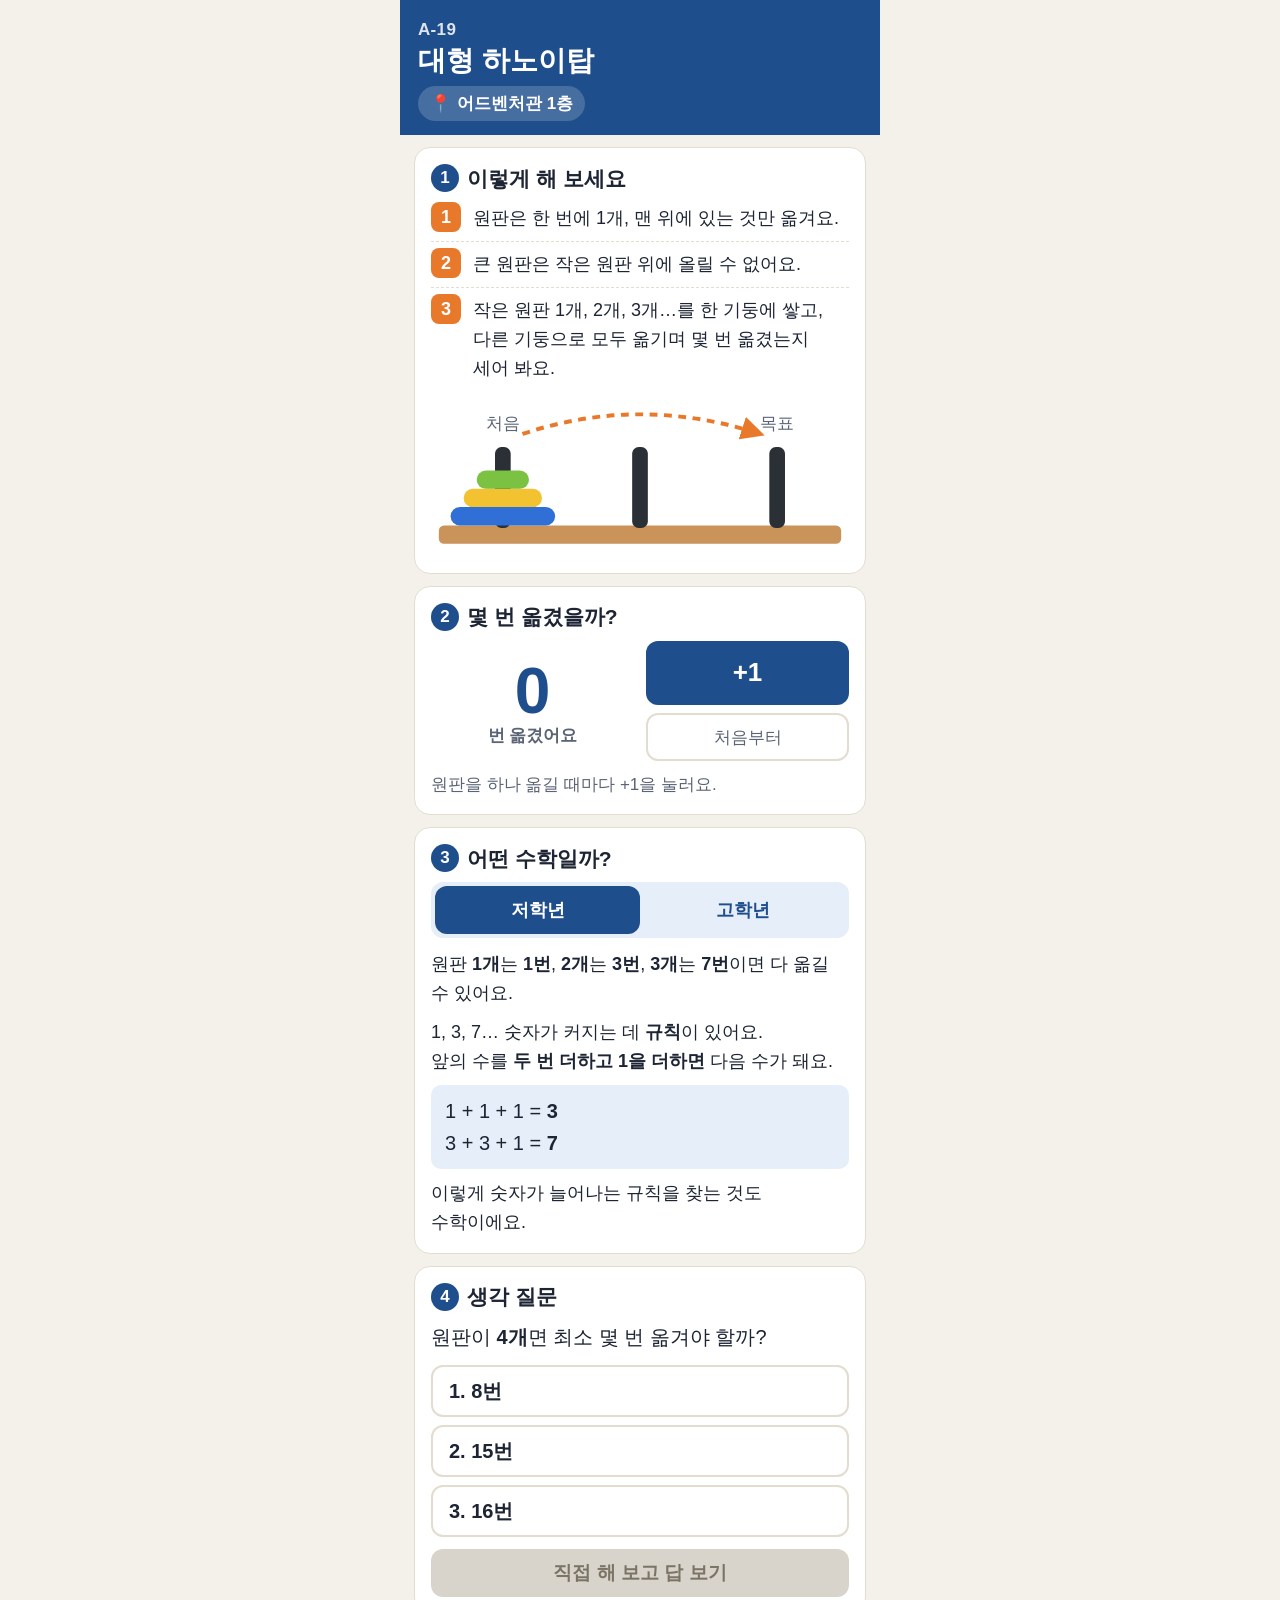
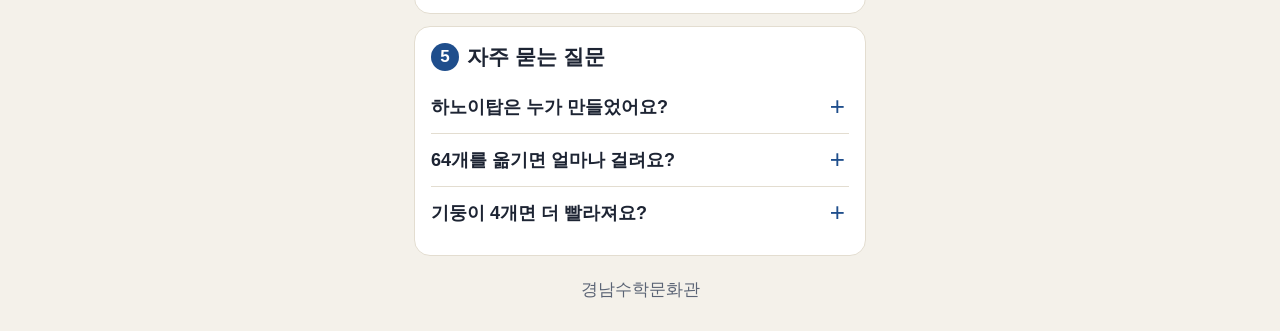
==== docent-app-hanoi/index.html @ 0d98a93e "도슨트 앱 예시(A-19 하노이탑) 완성 및 GitHub Pages 배포 설정 - index.html: EXHIBIT 객체 기반 단일 파일, 사용 방법·횟수 세기·저/고학년 탭·생" ====
<!DOCTYPE html>
<html lang="ko">
<head>
<meta charset="UTF-8">
<meta name="viewport" content="width=device-width, initial-scale=1">
<meta name="theme-color" content="#1f4e8c">
<title>A-19 대형 하노이탑</title>
<script>
/* =========================================================
   전시물 내용 — 다른 전시물로 바꿀 때는 이 객체만 고치면 됩니다.
   ========================================================= */
const EXHIBIT = {
  code: "A-19",
  name: "대형 하노이탑",
  location: "어드벤처관 1층",
  museum: "경남수학문화관",

  steps: [
    "원판은 한 번에 1개, 맨 위에 있는 것만 옮겨요.",
    "큰 원판은 작은 원판 위에 올릴 수 없어요.",
    "작은 원판 1개, 2개, 3개…를 한 기둥에 쌓고, 다른 기둥으로 모두 옮기며 몇 번 옮겼는지 세어 봐요."
  ],

  counter: {
    title: "몇 번 옮겼을까?",
    hint: "원판을 하나 옮길 때마다 +1을 눌러요."
  },

  levels: {
    low: {
      label: "저학년",
      html: `
        <p>원판 <b>1개</b>는 <b>1번</b>, <b>2개</b>는 <b>3번</b>, <b>3개</b>는 <b>7번</b>이면 다 옮길 수 있어요.</p>
        <p>1, 3, 7… 숫자가 커지는 데 <b>규칙</b>이 있어요.<br>앞의 수를 <b>두 번 더하고 1을 더하면</b> 다음 수가 돼요.</p>
        <div class="calc">1 + 1 + 1 = <b>3</b><br>3 + 3 + 1 = <b>7</b></div>
        <p>이렇게 숫자가 늘어나는 규칙을 찾는 것도 수학이에요.</p>`
    },
    high: {
      label: "고학년",
      html: `
        <p>원판 <b>n개</b>를 옮기는 방법</p>
        <ol class="plan">
          <li>위의 <b>n−1개</b>를 남는 기둥으로 옮긴다</li>
          <li>가장 큰 원판 <b>1개</b>를 목표 기둥으로 옮긴다</li>
          <li><b>n−1개</b>를 다시 그 위로 옮긴다</li>
        </ol>
        <p>그래서 <b>(n개 횟수) = 2 × (n−1개 횟수) + 1</b></p>
        <div class="seq"><span>1</span><span>3</span><span>7</span><span>15</span><span>31</span><span>…</span></div>
        <p>각 수에 1을 더하면 2, 4, 8, 16, 32 — 2를 거듭 곱한 수예요.<br>그래서 최소 횟수는 <b class="big">2ⁿ − 1</b></p>
        <details class="more">
          <summary>더 알아보기 (중·고등)</summary>
          <p>"n−1개일 때 맞으면 n개일 때도 맞다"를 보이고, 1개일 때 맞는 것을 확인하면 모든 n에서 맞다고 할 수 있어요. 이런 증명 방법을 <b>수학적 귀납법</b>이라고 해요. (고등 수학Ⅰ)</p>
        </details>`
    }
  },

  quiz: {
    question: "원판이 <b>4개</b>면 최소 몇 번 옮겨야 할까?",
    options: ["8번", "15번", "16번"],
    answerIndex: 1,
    tryText: "골랐나요? 이제 실제 원판 4개로 옮겨 보며 횟수를 세어 봐요.",
    revealButton: "직접 해 보고 답 보기",
    explain: "3개를 옮기고(<b>7번</b>), 가장 큰 원판을 옮기고(<b>1번</b>), 다시 3개를 그 위로(<b>7번</b>).<br><b>7 + 1 + 7 = 15</b>"
  },

  faq: [
    {
      q: "하노이탑은 누가 만들었어요?",
      a: "1883년 프랑스 수학자 에두아르 뤼카가 만든 퍼즐이에요. 원판 64개를 다 옮기면 세상이 끝난다는 이야기도 함께 소개했어요."
    },
    {
      q: "64개를 옮기면 얼마나 걸려요?",
      a: "최소 2⁶⁴ − 1번, 약 1,800경 번이에요. 1초에 1번씩 쉬지 않고 옮겨도 약 5,800억 년이 걸려요."
    },
    {
      q: "기둥이 4개면 더 빨라져요?",
      a: "원판이 3개 이상이면 빨라져요. 원판 3개는 기둥 3개일 때 7번, 기둥 4개일 때 5번이면 돼요. 기둥이 4개일 때 최소 횟수를 구하는 방법은 오랫동안 풀리지 않던 문제였어요."
    }
  ]
};
</script>
<style>
  :root {
    --bg: #f4f1ea;
    --card: #ffffff;
    --ink: #1d2433;
    --muted: #5b6475;
    --line: #e3ddd0;
    --brand: #1f4e8c;
    --brand-soft: #e6eef9;
    --accent: #e8792b;
    --good: #2e7d4f;
    --good-soft: #e5f4ea;
    --wood: #c9935a;
  }
  * { box-sizing: border-box; }
  html { -webkit-text-size-adjust: 100%; }
  body {
    margin: 0;
    background: var(--bg);
    color: var(--ink);
    font-family: -apple-system, "Apple SD Gothic Neo", "Noto Sans KR", sans-serif;
    font-size: 18px;
    line-height: 1.6;
    word-break: keep-all;
    overflow-wrap: break-word;
  }
  main { max-width: 480px; margin: 0 auto; padding: 0 14px 24px; }

  header.top {
    background: var(--brand);
    color: #fff;
    padding: 16px 18px 14px;
    margin: 0 -14px 12px;
  }
  .code { font-size: 17px; font-weight: 700; opacity: .85; letter-spacing: .02em; }
  h1 { margin: 0; font-size: 28px; line-height: 1.25; }
  .badge {
    display: inline-flex; align-items: center; gap: 6px;
    margin-top: 8px; padding: 4px 12px;
    background: rgba(255,255,255,.18); border-radius: 999px;
    font-size: 17px; font-weight: 600;
  }

  section.card {
    background: var(--card);
    border: 1px solid var(--line);
    border-radius: 16px;
    padding: 16px;
    margin-bottom: 12px;
  }
  h2 {
    margin: 0 0 10px; font-size: 21px; line-height: 1.3;
    display: flex; align-items: center; gap: 8px;
  }
  h2 .num {
    flex: none; width: 28px; height: 28px; border-radius: 50%;
    background: var(--brand); color: #fff; font-size: 17px;
    display: inline-flex; align-items: center; justify-content: center;
  }
  p { margin: 0 0 10px; }
  p:last-child { margin-bottom: 0; }

  ol.steps { list-style: none; margin: 0; padding: 0; counter-reset: s; }
  ol.steps li {
    counter-increment: s; position: relative;
    padding: 8px 0 8px 42px; border-top: 1px dashed var(--line);
  }
  ol.steps li:first-child { border-top: 0; padding-top: 2px; }
  ol.steps li::before {
    content: counter(s); position: absolute; left: 0; top: 6px;
    width: 30px; height: 30px; border-radius: 8px;
    background: var(--accent); color: #fff; font-weight: 700;
    display: flex; align-items: center; justify-content: center;
  }
  ol.steps li:first-child::before { top: 0; }
  .diagram { display: block; width: 100%; height: auto; margin-top: 10px; }

  button {
    font: inherit; cursor: pointer; min-height: 48px;
    border-radius: 12px; border: 2px solid transparent;
    -webkit-tap-highlight-color: transparent;
  }
  button:focus-visible, summary:focus-visible { outline: 3px solid var(--accent); outline-offset: 2px; }

  .counter { display: flex; align-items: center; gap: 12px; }
  .count {
    flex: 1; text-align: center; font-size: 64px; font-weight: 800;
    line-height: 1; color: var(--brand); font-variant-numeric: tabular-nums;
  }
  .count small { display: block; font-size: 17px; font-weight: 600; color: var(--muted); margin-top: 4px; }
  .counter .btns { display: flex; flex-direction: column; gap: 8px; flex: 1; }
  .btn-plus { background: var(--brand); color: #fff; font-size: 26px; font-weight: 800; min-height: 64px; }
  .btn-plus:active { transform: scale(.97); }
  .btn-reset { background: #fff; color: var(--muted); border-color: var(--line); font-size: 17px; }
  .hint { color: var(--muted); font-size: 17px; margin-top: 10px; }

  .tabs { display: grid; grid-template-columns: 1fr 1fr; background: var(--brand-soft); border-radius: 12px; padding: 4px; margin-bottom: 12px; }
  .tabs button { background: transparent; color: var(--brand); font-weight: 700; }
  .tabs button[aria-selected="true"] { background: var(--brand); color: #fff; }
  .calc {
    background: var(--brand-soft); border-radius: 10px; padding: 10px 14px;
    font-size: 20px; margin: 0 0 10px; font-variant-numeric: tabular-nums;
  }
  ol.plan { margin: 0 0 10px; padding-left: 24px; }
  ol.plan li { margin-bottom: 4px; }
  .seq { display: flex; flex-wrap: wrap; gap: 6px; margin: 0 0 10px; }
  .seq span {
    min-width: 44px; padding: 4px 8px; text-align: center; font-weight: 700;
    background: var(--brand-soft); color: var(--brand); border-radius: 8px;
  }
  .big { font-size: 24px; color: var(--accent); }
  details.more { margin-top: 10px; border-top: 1px dashed var(--line); padding-top: 8px; }
  details.more summary { min-height: 44px; display: flex; align-items: center; font-weight: 700; color: var(--brand); cursor: pointer; }

  .quiz-q { font-size: 20px; margin-bottom: 12px; }
  .options { display: grid; gap: 8px; }
  .options button {
    background: #fff; border-color: var(--line); color: var(--ink);
    font-size: 20px; font-weight: 700; text-align: left; padding: 8px 16px;
  }
  .options button[aria-pressed="true"] { border-color: var(--brand); background: var(--brand-soft); color: var(--brand); }
  .options button.correct { border-color: var(--good); background: var(--good-soft); color: var(--good); }
  .options button.correct::after { content: "  ✓ 정답"; }
  .options button:disabled { cursor: default; }
  .try { margin-top: 12px; padding: 12px 14px; background: #fff6ec; border-radius: 12px; border: 1px solid #f3d6b8; }
  .reveal { width: 100%; margin-top: 12px; background: var(--accent); color: #fff; font-weight: 800; font-size: 19px; }
  .reveal:disabled { background: #d9d4cb; color: #7b7466; cursor: not-allowed; }
  .answer { margin-top: 12px; padding: 12px 14px; background: var(--good-soft); border-radius: 12px; }
  .answer .verdict { font-weight: 800; font-size: 20px; color: var(--good); margin-bottom: 6px; }
  [hidden] { display: none !important; }

  .faq details { border-top: 1px solid var(--line); }
  .faq details:first-of-type { border-top: 0; }
  .faq summary {
    list-style: none; min-height: 52px; padding: 10px 32px 10px 0; position: relative;
    font-weight: 700; cursor: pointer; display: flex; align-items: center;
  }
  .faq summary::-webkit-details-marker { display: none; }
  .faq summary::after {
    content: "+"; position: absolute; right: 4px; top: 50%; transform: translateY(-50%);
    font-size: 26px; color: var(--brand); font-weight: 400;
  }
  .faq details[open] summary::after { content: "−"; }
  .faq details p { padding-bottom: 12px; color: #333a48; }

  footer { text-align: center; color: var(--muted); font-size: 17px; padding: 8px 0 4px; }
</style>
</head>
<body>
<main>
  <header class="top">
    <div class="code" id="code"></div>
    <h1 id="name"></h1>
    <div class="badge" aria-label="전시관 위치">📍 <span id="loc"></span></div>
  </header>

  <section class="card" aria-labelledby="h-steps">
    <h2 id="h-steps"><span class="num">1</span>이렇게 해 보세요</h2>
    <ol class="steps" id="steps"></ol>
    <svg class="diagram" viewBox="0 0 320 120" role="img" aria-label="기둥 3개와 원판 3개. 왼쪽 기둥에 큰 원판이 아래, 작은 원판이 위에 쌓여 있고, 오른쪽 기둥으로 모두 옮기는 것이 목표입니다.">
      <defs>
        <marker id="ah" viewBox="0 0 10 10" refX="8" refY="5" markerWidth="6" markerHeight="6" orient="auto">
          <path d="M0,0 L10,5 L0,10 z" fill="#e8792b"/>
        </marker>
      </defs>
      <rect x="6" y="96" width="308" height="14" rx="4" fill="#c9935a"/>
      <rect x="49" y="36" width="12" height="62" rx="5" fill="#2b2f36"/>
      <rect x="154" y="36" width="12" height="62" rx="5" fill="#2b2f36"/>
      <rect x="259" y="36" width="12" height="62" rx="5" fill="#2b2f36"/>
      <rect x="15" y="82" width="80" height="14" rx="7" fill="#2f6fd6"/>
      <rect x="25" y="68" width="60" height="14" rx="7" fill="#f2c230"/>
      <rect x="35" y="54" width="40" height="14" rx="7" fill="#7cc242"/>
      <path d="M70,26 Q160,-4 252,26" fill="none" stroke="#e8792b" stroke-width="3" stroke-dasharray="6 5" marker-end="url(#ah)"/>
      <text x="55" y="22" text-anchor="middle" font-size="13" fill="#5b6475">처음</text>
      <text x="265" y="22" text-anchor="middle" font-size="13" fill="#5b6475">목표</text>
    </svg>
  </section>

  <section class="card" aria-labelledby="h-count">
    <h2 id="h-count"><span class="num">2</span><span id="counter-title"></span></h2>
    <div class="counter">
      <div class="count" aria-live="polite"><span id="count">0</span><small>번 옮겼어요</small></div>
      <div class="btns">
        <button class="btn-plus" id="plus" aria-label="1번 더하기">+1</button>
        <button class="btn-reset" id="reset">처음부터</button>
      </div>
    </div>
    <p class="hint" id="counter-hint"></p>
  </section>

  <section class="card" aria-labelledby="h-math">
    <h2 id="h-math"><span class="num">3</span>어떤 수학일까?</h2>
    <div class="tabs" role="tablist" aria-label="설명 수준">
      <button role="tab" id="tab-low" aria-controls="level-body"></button>
      <button role="tab" id="tab-high" aria-controls="level-body"></button>
    </div>
    <div id="level-body" role="tabpanel" aria-live="polite"></div>
  </section>

  <section class="card" aria-labelledby="h-quiz">
    <h2 id="h-quiz"><span class="num">4</span>생각 질문</h2>
    <p class="quiz-q" id="quiz-q"></p>
    <div class="options" id="options" role="group" aria-label="예측해서 하나 고르기"></div>
    <p class="try" id="try" hidden></p>
    <button class="reveal" id="reveal" disabled></button>
    <div class="answer" id="answer" hidden aria-live="polite"></div>
  </section>

  <section class="card faq" aria-labelledby="h-faq">
    <h2 id="h-faq"><span class="num">5</span>자주 묻는 질문</h2>
    <div id="faq"></div>
  </section>

  <footer id="museum"></footer>
</main>

<script>
(function () {
  const $ = (id) => document.getElementById(id);
  const E = EXHIBIT;

  /* 머리 */
  document.title = E.code + " " + E.name;
  $("code").textContent = E.code;
  $("name").textContent = E.name;
  $("loc").textContent = E.location;
  $("museum").textContent = E.museum;

  /* [1] 사용 방법 */
  $("steps").innerHTML = E.steps.map((s) => "<li>" + s + "</li>").join("");

  /* [2] 횟수 세기 */
  let count = 0;
  $("counter-title").textContent = E.counter.title;
  $("counter-hint").textContent = E.counter.hint;
  const showCount = () => { $("count").textContent = count; };
  $("plus").addEventListener("click", () => { count += 1; showCount(); });
  $("reset").addEventListener("click", () => { count = 0; showCount(); });

  /* [3] 수준 탭 (기본: 저학년) */
  const tabs = { low: $("tab-low"), high: $("tab-high") };
  function setLevel(key) {
    Object.entries(tabs).forEach(([k, btn]) => {
      btn.setAttribute("aria-selected", String(k === key));
      btn.tabIndex = k === key ? 0 : -1;
    });
    $("level-body").innerHTML = E.levels[key].html;
  }
  Object.entries(tabs).forEach(([k, btn]) => {
    btn.textContent = E.levels[k].label;
    btn.addEventListener("click", () => setLevel(k));
  });
  setLevel("low");

  /* [4] 생각 질문: 예측 → 해 보기 → 답 보기 */
  const Q = E.quiz;
  $("quiz-q").innerHTML = Q.question;
  $("reveal").textContent = Q.revealButton;
  let picked = null;
  const optButtons = Q.options.map((text, i) => {
    const b = document.createElement("button");
    b.textContent = (i + 1) + ". " + text;
    b.setAttribute("aria-pressed", "false");
    b.addEventListener("click", () => {
      picked = i;
      optButtons.forEach((ob, j) => ob.setAttribute("aria-pressed", String(j === i)));
      $("try").textContent = Q.tryText;
      $("try").hidden = false;
      $("reveal").disabled = false;
    });
    $("options").appendChild(b);
    return b;
  });
  $("reveal").addEventListener("click", () => {
    if (picked === null) return;
    const right = picked === Q.answerIndex;
    optButtons.forEach((b, j) => {
      b.disabled = true;
      if (j === Q.answerIndex) b.classList.add("correct");
    });
    $("answer").innerHTML =
      '<div class="verdict">' + (right ? "맞았어요! " : "아쉬워요. ") +
      "정답은 " + Q.options[Q.answerIndex] + "</div>" + Q.explain;
    $("answer").hidden = false;
    $("try").hidden = true;
    $("reveal").hidden = true;
  });

  /* [5] 자주 묻는 질문 */
  $("faq").innerHTML = E.faq
    .map((f) => "<details><summary>" + f.q + "</summary><p>" + f.a + "</p></details>")
    .join("");
})();
</script>
</body>
</html>
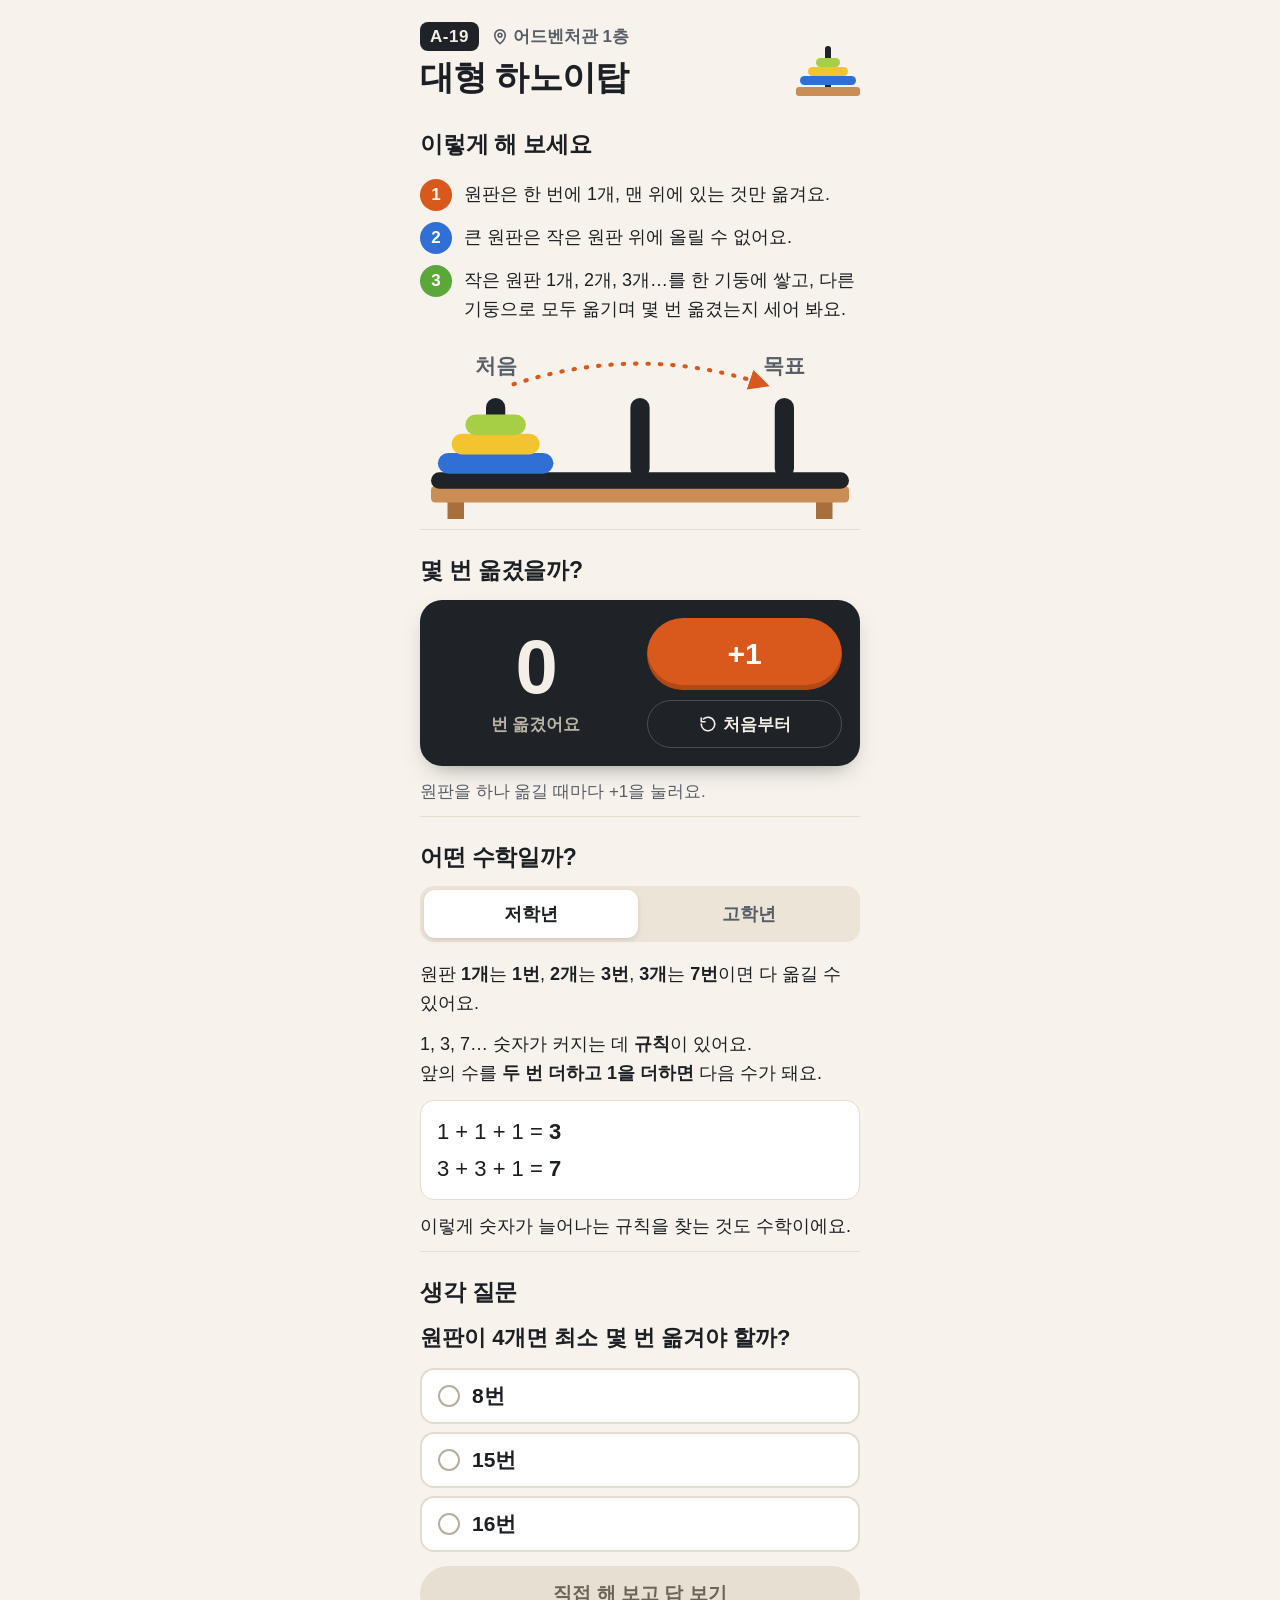
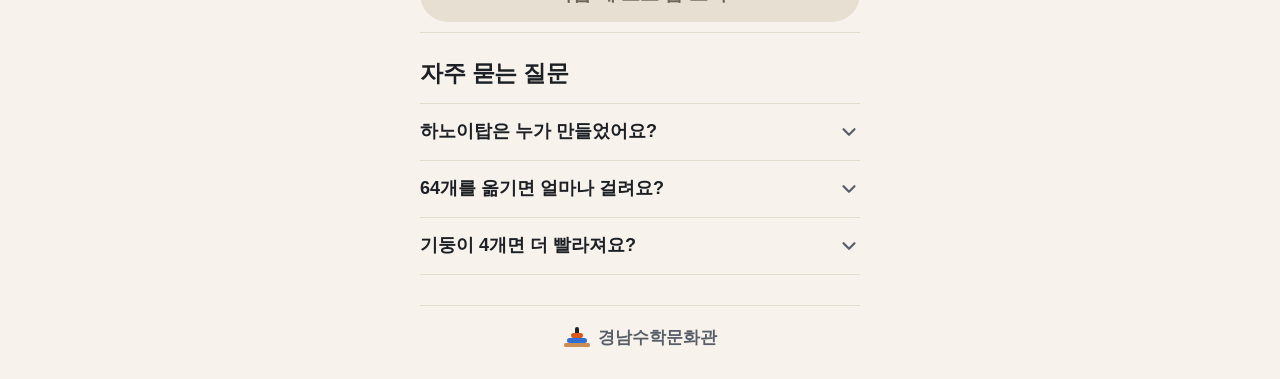
==== commit 7d8537b6: "하노이탑 앱 디자인 다듬기 - 색을 실물에서 가져옴: 나무 받침, 검은 쿠션·기둥, 원판 색 - 카드 테두리·섹션 번호를 빼고 여백과 구분선으로 정리 - 이모지 아이콘을 SVG로 " ====
--- a/docent-app-hanoi/index.html
+++ b/docent-app-hanoi/index.html
@@ -3,7 +3,7 @@
 <head>
 <meta charset="UTF-8">
 <meta name="viewport" content="width=device-width, initial-scale=1">
-<meta name="theme-color" content="#1f4e8c">
+<meta name="theme-color" content="#f7f3ec">
 <title>A-19 대형 하노이탑</title>
 <script>
 /* =========================================================
@@ -80,197 +80,271 @@
 };
 </script>
 <style>
+  /* 색은 실물에서: 나무 받침, 검은 쿠션·기둥, 색 원판 */
   :root {
-    --bg: #f4f1ea;
-    --card: #ffffff;
-    --ink: #1d2433;
-    --muted: #5b6475;
-    --line: #e3ddd0;
-    --brand: #1f4e8c;
-    --brand-soft: #e6eef9;
-    --accent: #e8792b;
-    --good: #2e7d4f;
-    --good-soft: #e5f4ea;
-    --wood: #c9935a;
+    --paper: #f7f3ec;
+    --surface: #ffffff;
+    --ink: #1c1f24;
+    --muted: #585e68;
+    --rule: #e4dccd;
+    --wood: #c98d55;
+    --wood-dark: #a86f3c;
+    --cushion: #1f2227;
+    --cushion-ink: #f4efe6;
+    --cushion-muted: #b9b2a6;
+    --disc-orange: #d9581b;
+    --disc-blue: #2f6fd6;
+    --disc-green: #5aa83a;
+    --disc-yellow: #f4c430;
+    --disc-lime: #a6cf45;
+    --disc-mint: #b9dccb;
+    --good: #2b7a46;
+    --good-tint: #e6f3ea;
+    --hint-tint: #fdf3dc;
+    --focus: #d9581b;
   }
   * { box-sizing: border-box; }
   html { -webkit-text-size-adjust: 100%; }
   body {
     margin: 0;
-    background: var(--bg);
+    background: var(--paper);
     color: var(--ink);
     font-family: -apple-system, "Apple SD Gothic Neo", "Noto Sans KR", sans-serif;
     font-size: 18px;
     line-height: 1.6;
     word-break: keep-all;
     overflow-wrap: break-word;
-  }
-  main { max-width: 480px; margin: 0 auto; padding: 0 14px 24px; }
-
-  header.top {
-    background: var(--brand);
-    color: #fff;
-    padding: 16px 18px 14px;
-    margin: 0 -14px 12px;
-  }
-  .code { font-size: 17px; font-weight: 700; opacity: .85; letter-spacing: .02em; }
-  h1 { margin: 0; font-size: 28px; line-height: 1.25; }
-  .badge {
-    display: inline-flex; align-items: center; gap: 6px;
-    margin-top: 8px; padding: 4px 12px;
-    background: rgba(255,255,255,.18); border-radius: 999px;
-    font-size: 17px; font-weight: 600;
-  }
-
-  section.card {
-    background: var(--card);
-    border: 1px solid var(--line);
-    border-radius: 16px;
-    padding: 16px;
-    margin-bottom: 12px;
-  }
-  h2 {
-    margin: 0 0 10px; font-size: 21px; line-height: 1.3;
-    display: flex; align-items: center; gap: 8px;
-  }
-  h2 .num {
-    flex: none; width: 28px; height: 28px; border-radius: 50%;
-    background: var(--brand); color: #fff; font-size: 17px;
+    -webkit-tap-highlight-color: transparent;
+  }
+  ::selection { background: var(--disc-yellow); color: var(--ink); }
+  main { max-width: 480px; margin: 0 auto; padding: 0 20px 28px; }
+  b, strong { font-weight: 800; }
+  p { margin: 0 0 12px; }
+  p:last-child { margin-bottom: 0; }
+  button { font: inherit; color: inherit; cursor: pointer; border: 0; background: none; min-height: 48px; }
+  button:focus-visible, summary:focus-visible { outline: 3px solid var(--focus); outline-offset: 3px; border-radius: 12px; }
+
+  /* 머리 */
+  header.top { padding: 22px 0 6px; display: flex; align-items: flex-end; gap: 16px; }
+  header.top .text { flex: 1; min-width: 0; }
+  .meta { display: flex; flex-wrap: wrap; align-items: center; gap: 8px 12px; margin-bottom: 6px; }
+  .code {
+    font-size: 17px; font-weight: 800; letter-spacing: .03em;
+    background: var(--cushion); color: var(--cushion-ink);
+    padding: 1px 10px; border-radius: 8px; font-variant-numeric: tabular-nums;
+  }
+  .loc { display: inline-flex; align-items: center; gap: 4px; font-size: 17px; font-weight: 700; color: var(--muted); }
+  .loc svg { width: 18px; height: 18px; flex: none; }
+  h1 { margin: 0; font-size: 34px; line-height: 1.2; font-weight: 900; letter-spacing: -0.02em; }
+  .mark { width: 64px; height: 56px; flex: none; }
+
+  section { padding-top: 26px; }
+  section + section { margin-top: 10px; border-top: 1px solid var(--rule); }
+  h2 { margin: 0 0 14px; font-size: 23px; line-height: 1.3; font-weight: 900; letter-spacing: -0.01em; }
+
+  /* [1] 사용 방법 */
+  ol.steps { list-style: none; margin: 0; padding: 0; }
+  ol.steps li { display: flex; gap: 12px; align-items: flex-start; padding: 6px 0; }
+  ol.steps .n {
+    flex: none; width: 32px; height: 32px; border-radius: 50%;
+    display: flex; align-items: center; justify-content: center;
+    font-weight: 900; font-size: 17px; color: #fff; margin-top: -1px;
+    font-variant-numeric: tabular-nums;
+  }
+  ol.steps li:nth-child(1) .n { background: var(--disc-orange); }
+  ol.steps li:nth-child(2) .n { background: var(--disc-blue); }
+  ol.steps li:nth-child(3) .n { background: var(--disc-green); }
+  .diagram { display: block; width: 100%; height: auto; margin-top: 14px; }
+
+  /* [2] 횟수 세기 — 검은 쿠션 받침 */
+  .counter {
+    background: var(--cushion); color: var(--cushion-ink);
+    border-radius: 22px; padding: 18px;
+    box-shadow: 0 10px 24px -12px rgba(31,34,39,.55);
+    display: grid; grid-template-columns: 1fr 1fr; gap: 14px; align-items: center;
+  }
+  .count { text-align: center; }
+  .count .num {
+    display: block; font-size: 76px; line-height: 1; font-weight: 900;
+    font-variant-numeric: tabular-nums; letter-spacing: -0.03em;
+  }
+  .count small { display: block; margin-top: 6px; font-size: 17px; font-weight: 700; color: var(--cushion-muted); }
+  .bump { animation: bump .32s cubic-bezier(.16,1,.3,1); }
+  @keyframes bump { from { transform: scale(1.18); color: var(--disc-yellow); } to { transform: scale(1); } }
+  .counter .btns { display: grid; gap: 10px; }
+  .btn-plus {
+    min-height: 72px; border-radius: 999px;
+    background: var(--disc-orange); color: #fff;
+    font-size: 30px; font-weight: 900;
+    box-shadow: inset 0 -5px 0 rgba(0,0,0,.18);
+    transition: transform .12s ease-out;
+  }
+  .btn-plus:active { transform: translateY(2px) scale(.98); }
+  .btn-reset {
+    display: inline-flex; align-items: center; justify-content: center; gap: 6px;
+    border-radius: 999px; color: var(--cushion-ink); font-size: 17px; font-weight: 700;
+    border: 1.5px solid #4a4e56;
+  }
+  .btn-reset svg { width: 18px; height: 18px; }
+  .hint { color: var(--muted); font-size: 17px; margin-top: 12px; }
+
+  /* [3] 수준 탭 */
+  .tabs {
+    display: grid; grid-template-columns: 1fr 1fr; gap: 4px;
+    background: #ece4d6; border-radius: 14px; padding: 4px; margin-bottom: 18px;
+  }
+  .tabs button { border-radius: 11px; font-weight: 800; color: var(--muted); transition: background .2s ease-out, color .2s ease-out; }
+  .tabs button[aria-selected="true"] { background: var(--surface); color: var(--ink); box-shadow: 0 2px 6px -2px rgba(31,34,39,.25); }
+  .calc {
+    background: var(--surface); border: 1px solid var(--rule); border-radius: 14px;
+    padding: 12px 16px; margin: 0 0 12px;
+    font-size: 22px; line-height: 1.7; font-variant-numeric: tabular-nums;
+  }
+  ol.plan { margin: 0 0 12px; padding-left: 24px; }
+  ol.plan li { margin-bottom: 4px; padding-left: 2px; }
+  ol.plan li::marker { font-weight: 900; color: var(--disc-blue); }
+  .seq { display: flex; flex-wrap: wrap; gap: 6px; margin: 0 0 14px; }
+  .seq span {
+    min-width: 46px; height: 40px; padding: 0 10px; border-radius: 999px;
     display: inline-flex; align-items: center; justify-content: center;
-  }
-  p { margin: 0 0 10px; }
-  p:last-child { margin-bottom: 0; }
-
-  ol.steps { list-style: none; margin: 0; padding: 0; counter-reset: s; }
-  ol.steps li {
-    counter-increment: s; position: relative;
-    padding: 8px 0 8px 42px; border-top: 1px dashed var(--line);
-  }
-  ol.steps li:first-child { border-top: 0; padding-top: 2px; }
-  ol.steps li::before {
-    content: counter(s); position: absolute; left: 0; top: 6px;
-    width: 30px; height: 30px; border-radius: 8px;
-    background: var(--accent); color: #fff; font-weight: 700;
-    display: flex; align-items: center; justify-content: center;
-  }
-  ol.steps li:first-child::before { top: 0; }
-  .diagram { display: block; width: 100%; height: auto; margin-top: 10px; }
-
-  button {
-    font: inherit; cursor: pointer; min-height: 48px;
-    border-radius: 12px; border: 2px solid transparent;
-    -webkit-tap-highlight-color: transparent;
-  }
-  button:focus-visible, summary:focus-visible { outline: 3px solid var(--accent); outline-offset: 2px; }
-
-  .counter { display: flex; align-items: center; gap: 12px; }
-  .count {
-    flex: 1; text-align: center; font-size: 64px; font-weight: 800;
-    line-height: 1; color: var(--brand); font-variant-numeric: tabular-nums;
-  }
-  .count small { display: block; font-size: 17px; font-weight: 600; color: var(--muted); margin-top: 4px; }
-  .counter .btns { display: flex; flex-direction: column; gap: 8px; flex: 1; }
-  .btn-plus { background: var(--brand); color: #fff; font-size: 26px; font-weight: 800; min-height: 64px; }
-  .btn-plus:active { transform: scale(.97); }
-  .btn-reset { background: #fff; color: var(--muted); border-color: var(--line); font-size: 17px; }
-  .hint { color: var(--muted); font-size: 17px; margin-top: 10px; }
-
-  .tabs { display: grid; grid-template-columns: 1fr 1fr; background: var(--brand-soft); border-radius: 12px; padding: 4px; margin-bottom: 12px; }
-  .tabs button { background: transparent; color: var(--brand); font-weight: 700; }
-  .tabs button[aria-selected="true"] { background: var(--brand); color: #fff; }
-  .calc {
-    background: var(--brand-soft); border-radius: 10px; padding: 10px 14px;
-    font-size: 20px; margin: 0 0 10px; font-variant-numeric: tabular-nums;
-  }
-  ol.plan { margin: 0 0 10px; padding-left: 24px; }
-  ol.plan li { margin-bottom: 4px; }
-  .seq { display: flex; flex-wrap: wrap; gap: 6px; margin: 0 0 10px; }
-  .seq span {
-    min-width: 44px; padding: 4px 8px; text-align: center; font-weight: 700;
-    background: var(--brand-soft); color: var(--brand); border-radius: 8px;
-  }
-  .big { font-size: 24px; color: var(--accent); }
-  details.more { margin-top: 10px; border-top: 1px dashed var(--line); padding-top: 8px; }
-  details.more summary { min-height: 44px; display: flex; align-items: center; font-weight: 700; color: var(--brand); cursor: pointer; }
-
-  .quiz-q { font-size: 20px; margin-bottom: 12px; }
+    font-weight: 900; font-size: 19px; font-variant-numeric: tabular-nums;
+  }
+  .seq span:nth-child(1) { background: var(--disc-lime); color: var(--ink); }
+  .seq span:nth-child(2) { background: var(--disc-orange); color: #fff; }
+  .seq span:nth-child(3) { background: var(--disc-blue); color: #fff; }
+  .seq span:nth-child(4) { background: var(--disc-yellow); color: var(--ink); }
+  .seq span:nth-child(5) { background: var(--disc-green); color: #fff; }
+  .seq span:nth-child(6) { background: transparent; color: var(--muted); min-width: 0; }
+  .big { font-size: 28px; font-weight: 900; color: var(--disc-orange); white-space: nowrap; }
+  details.more { margin-top: 14px; border-top: 1px solid var(--rule); }
+  details.more summary {
+    list-style: none; min-height: 48px; display: flex; align-items: center; justify-content: space-between;
+    font-weight: 800; color: var(--disc-blue); cursor: pointer;
+  }
+  details.more summary::-webkit-details-marker { display: none; }
+
+  /* [4] 생각 질문 */
+  .quiz-q { font-size: 22px; line-height: 1.45; font-weight: 700; margin-bottom: 14px; }
   .options { display: grid; gap: 8px; }
   .options button {
-    background: #fff; border-color: var(--line); color: var(--ink);
-    font-size: 20px; font-weight: 700; text-align: left; padding: 8px 16px;
-  }
-  .options button[aria-pressed="true"] { border-color: var(--brand); background: var(--brand-soft); color: var(--brand); }
-  .options button.correct { border-color: var(--good); background: var(--good-soft); color: var(--good); }
-  .options button.correct::after { content: "  ✓ 정답"; }
+    display: flex; align-items: center; gap: 12px; text-align: left;
+    min-height: 56px; padding: 8px 16px; border-radius: 14px;
+    background: var(--surface); border: 2px solid var(--rule);
+    font-size: 21px; font-weight: 800;
+    transition: border-color .15s ease-out, background .15s ease-out;
+  }
+  .options .dot {
+    flex: none; width: 22px; height: 22px; border-radius: 50%;
+    border: 2px solid #b8ae9c; display: flex; align-items: center; justify-content: center;
+  }
+  .options button[aria-pressed="true"] { border-color: var(--ink); }
+  .options button[aria-pressed="true"] .dot { border-color: var(--ink); }
+  .options button[aria-pressed="true"] .dot::after { content: ""; width: 10px; height: 10px; border-radius: 50%; background: var(--ink); }
+  .options button.correct { border-color: var(--good); background: var(--good-tint); color: var(--good); }
+  .options button.correct .dot { border-color: var(--good); background: var(--good); }
+  .options button.correct .dot::after { content: none; }
+  .options .tag { margin-left: auto; font-size: 17px; }
   .options button:disabled { cursor: default; }
-  .try { margin-top: 12px; padding: 12px 14px; background: #fff6ec; border-radius: 12px; border: 1px solid #f3d6b8; }
-  .reveal { width: 100%; margin-top: 12px; background: var(--accent); color: #fff; font-weight: 800; font-size: 19px; }
-  .reveal:disabled { background: #d9d4cb; color: #7b7466; cursor: not-allowed; }
-  .answer { margin-top: 12px; padding: 12px 14px; background: var(--good-soft); border-radius: 12px; }
-  .answer .verdict { font-weight: 800; font-size: 20px; color: var(--good); margin-bottom: 6px; }
+  .options button:disabled:not(.correct) { color: var(--muted); }
+  .try { margin-top: 14px; padding: 12px 16px; background: var(--hint-tint); border-radius: 14px; }
+  .reveal {
+    width: 100%; margin-top: 14px; min-height: 56px; border-radius: 999px;
+    background: var(--cushion); color: var(--cushion-ink); font-weight: 900; font-size: 19px;
+  }
+  .reveal:disabled { background: #e6dfd2; color: #6b6457; cursor: not-allowed; }
+  .answer { margin-top: 14px; padding: 14px 16px; background: var(--good-tint); border-radius: 14px; animation: rise .4s cubic-bezier(.16,1,.3,1); }
+  .answer .verdict { font-weight: 900; font-size: 21px; color: var(--good); margin-bottom: 6px; }
+  @keyframes rise { from { opacity: 0; transform: translateY(6px); } to { opacity: 1; transform: none; } }
   [hidden] { display: none !important; }
 
-  .faq details { border-top: 1px solid var(--line); }
-  .faq details:first-of-type { border-top: 0; }
+  /* [5] 자주 묻는 질문 */
+  .faq details { border-bottom: 1px solid var(--rule); }
+  .faq details:first-child { border-top: 1px solid var(--rule); }
   .faq summary {
-    list-style: none; min-height: 52px; padding: 10px 32px 10px 0; position: relative;
-    font-weight: 700; cursor: pointer; display: flex; align-items: center;
+    list-style: none; min-height: 56px; padding: 12px 0; cursor: pointer;
+    display: flex; align-items: center; justify-content: space-between; gap: 12px; font-weight: 800;
   }
   .faq summary::-webkit-details-marker { display: none; }
-  .faq summary::after {
-    content: "+"; position: absolute; right: 4px; top: 50%; transform: translateY(-50%);
-    font-size: 26px; color: var(--brand); font-weight: 400;
-  }
-  .faq details[open] summary::after { content: "−"; }
-  .faq details p { padding-bottom: 12px; color: #333a48; }
-
-  footer { text-align: center; color: var(--muted); font-size: 17px; padding: 8px 0 4px; }
+  .chev { width: 22px; height: 22px; flex: none; color: var(--muted); transition: transform .2s ease-out; }
+  details[open] > summary .chev { transform: rotate(180deg); }
+  .faq details p { padding: 0 0 16px; color: #33383f; }
+
+  footer {
+    margin-top: 30px; padding-top: 18px; border-top: 1px solid var(--rule);
+    display: flex; align-items: center; justify-content: center; gap: 8px;
+    color: var(--muted); font-size: 17px; font-weight: 700;
+  }
+  footer svg { width: 26px; height: 22px; }
+
+  @media (prefers-reduced-motion: reduce) {
+    *, *::before, *::after { animation: none !important; transition: none !important; }
+  }
 </style>
 </head>
 <body>
 <main>
   <header class="top">
-    <div class="code" id="code"></div>
-    <h1 id="name"></h1>
-    <div class="badge" aria-label="전시관 위치">📍 <span id="loc"></span></div>
+    <div class="text">
+      <div class="meta">
+        <span class="code" id="code"></span>
+        <span class="loc">
+          <svg viewBox="0 0 24 24" fill="none" stroke="currentColor" stroke-width="2.2" stroke-linecap="round" stroke-linejoin="round" aria-hidden="true"><path d="M12 21s-7-6.1-7-11.5A7 7 0 0 1 19 9.5C19 14.9 12 21 12 21z"/><circle cx="12" cy="9.5" r="2.5"/></svg>
+          <span id="loc"></span>
+        </span>
+      </div>
+      <h1 id="name"></h1>
+    </div>
+    <svg class="mark" viewBox="0 0 64 56" aria-hidden="true">
+      <rect x="29" y="4" width="6" height="44" rx="3" fill="#1f2227"/>
+      <rect x="20" y="16" width="24" height="9" rx="4.5" fill="#a6cf45"/>
+      <rect x="12" y="25" width="40" height="9" rx="4.5" fill="#f4c430"/>
+      <rect x="4" y="34" width="56" height="9" rx="4.5" fill="#2f6fd6"/>
+      <rect x="0" y="45" width="64" height="9" rx="3" fill="#c98d55"/>
+    </svg>
   </header>
 
-  <section class="card" aria-labelledby="h-steps">
-    <h2 id="h-steps"><span class="num">1</span>이렇게 해 보세요</h2>
+  <section aria-labelledby="h-steps">
+    <h2 id="h-steps">이렇게 해 보세요</h2>
     <ol class="steps" id="steps"></ol>
-    <svg class="diagram" viewBox="0 0 320 120" role="img" aria-label="기둥 3개와 원판 3개. 왼쪽 기둥에 큰 원판이 아래, 작은 원판이 위에 쌓여 있고, 오른쪽 기둥으로 모두 옮기는 것이 목표입니다.">
+    <svg class="diagram" viewBox="0 0 320 128" role="img" aria-label="기둥 3개와 원판 3개. 왼쪽 기둥에 큰 원판이 아래, 작은 원판이 위에 쌓여 있고, 오른쪽 기둥으로 모두 옮기는 것이 목표입니다.">
       <defs>
-        <marker id="ah" viewBox="0 0 10 10" refX="8" refY="5" markerWidth="6" markerHeight="6" orient="auto">
-          <path d="M0,0 L10,5 L0,10 z" fill="#e8792b"/>
+        <marker id="ah" viewBox="0 0 10 10" refX="7" refY="5" markerWidth="5" markerHeight="5" orient="auto">
+          <path d="M0,0 L10,5 L0,10 z" fill="#d9581b"/>
         </marker>
       </defs>
-      <rect x="6" y="96" width="308" height="14" rx="4" fill="#c9935a"/>
-      <rect x="49" y="36" width="12" height="62" rx="5" fill="#2b2f36"/>
-      <rect x="154" y="36" width="12" height="62" rx="5" fill="#2b2f36"/>
-      <rect x="259" y="36" width="12" height="62" rx="5" fill="#2b2f36"/>
-      <rect x="15" y="82" width="80" height="14" rx="7" fill="#2f6fd6"/>
-      <rect x="25" y="68" width="60" height="14" rx="7" fill="#f2c230"/>
-      <rect x="35" y="54" width="40" height="14" rx="7" fill="#7cc242"/>
-      <path d="M70,26 Q160,-4 252,26" fill="none" stroke="#e8792b" stroke-width="3" stroke-dasharray="6 5" marker-end="url(#ah)"/>
-      <text x="55" y="22" text-anchor="middle" font-size="13" fill="#5b6475">처음</text>
-      <text x="265" y="22" text-anchor="middle" font-size="13" fill="#5b6475">목표</text>
+      <path d="M68,30 Q160,0 250,30" fill="none" stroke="#d9581b" stroke-width="3" stroke-linecap="round" stroke-dasharray="1 8" marker-end="url(#ah)"/>
+      <text x="55" y="22" text-anchor="middle" font-size="15" font-weight="700" fill="#585e68">처음</text>
+      <text x="265" y="22" text-anchor="middle" font-size="15" font-weight="700" fill="#585e68">목표</text>
+      <rect x="20" y="114" width="12" height="14" fill="#a86f3c"/>
+      <rect x="288" y="114" width="12" height="14" fill="#a86f3c"/>
+      <rect x="8" y="104" width="304" height="12" rx="3" fill="#c98d55"/>
+      <rect x="8" y="94" width="304" height="12" rx="6" fill="#1f2227"/>
+      <rect x="48" y="40" width="14" height="58" rx="7" fill="#1f2227"/>
+      <rect x="153" y="40" width="14" height="58" rx="7" fill="#1f2227"/>
+      <rect x="258" y="40" width="14" height="58" rx="7" fill="#1f2227"/>
+      <rect x="13" y="80" width="84" height="15" rx="7.5" fill="#2f6fd6"/>
+      <rect x="23" y="66" width="64" height="15" rx="7.5" fill="#f4c430"/>
+      <rect x="33" y="52" width="44" height="15" rx="7.5" fill="#a6cf45"/>
     </svg>
   </section>
 
-  <section class="card" aria-labelledby="h-count">
-    <h2 id="h-count"><span class="num">2</span><span id="counter-title"></span></h2>
+  <section aria-labelledby="h-count">
+    <h2 id="h-count"><span id="counter-title"></span></h2>
     <div class="counter">
-      <div class="count" aria-live="polite"><span id="count">0</span><small>번 옮겼어요</small></div>
+      <div class="count" aria-live="polite"><span class="num" id="count">0</span><small>번 옮겼어요</small></div>
       <div class="btns">
         <button class="btn-plus" id="plus" aria-label="1번 더하기">+1</button>
-        <button class="btn-reset" id="reset">처음부터</button>
+        <button class="btn-reset" id="reset">
+          <svg viewBox="0 0 24 24" fill="none" stroke="currentColor" stroke-width="2.2" stroke-linecap="round" stroke-linejoin="round" aria-hidden="true"><path d="M3 12a9 9 0 1 0 3-6.7"/><path d="M3 4v5h5"/></svg>
+          처음부터
+        </button>
       </div>
     </div>
     <p class="hint" id="counter-hint"></p>
   </section>
 
-  <section class="card" aria-labelledby="h-math">
-    <h2 id="h-math"><span class="num">3</span>어떤 수학일까?</h2>
+  <section aria-labelledby="h-math">
+    <h2 id="h-math">어떤 수학일까?</h2>
     <div class="tabs" role="tablist" aria-label="설명 수준">
       <button role="tab" id="tab-low" aria-controls="level-body"></button>
       <button role="tab" id="tab-high" aria-controls="level-body"></button>
@@ -278,8 +352,8 @@
     <div id="level-body" role="tabpanel" aria-live="polite"></div>
   </section>
 
-  <section class="card" aria-labelledby="h-quiz">
-    <h2 id="h-quiz"><span class="num">4</span>생각 질문</h2>
+  <section aria-labelledby="h-quiz">
+    <h2 id="h-quiz">생각 질문</h2>
     <p class="quiz-q" id="quiz-q"></p>
     <div class="options" id="options" role="group" aria-label="예측해서 하나 고르기"></div>
     <p class="try" id="try" hidden></p>
@@ -287,18 +361,27 @@
     <div class="answer" id="answer" hidden aria-live="polite"></div>
   </section>
 
-  <section class="card faq" aria-labelledby="h-faq">
-    <h2 id="h-faq"><span class="num">5</span>자주 묻는 질문</h2>
+  <section class="faq" aria-labelledby="h-faq">
+    <h2 id="h-faq">자주 묻는 질문</h2>
     <div id="faq"></div>
   </section>
 
-  <footer id="museum"></footer>
+  <footer>
+    <svg viewBox="0 0 26 22" aria-hidden="true">
+      <rect x="11" y="1" width="4" height="17" rx="2" fill="#1f2227"/>
+      <rect x="7" y="7" width="12" height="5" rx="2.5" fill="#d9581b"/>
+      <rect x="3" y="12" width="20" height="5" rx="2.5" fill="#2f6fd6"/>
+      <rect x="0" y="17" width="26" height="4" rx="1.5" fill="#c98d55"/>
+    </svg>
+    <span id="museum"></span>
+  </footer>
 </main>
 
 <script>
 (function () {
   const $ = (id) => document.getElementById(id);
   const E = EXHIBIT;
+  const CHEV = '<svg class="chev" viewBox="0 0 24 24" fill="none" stroke="currentColor" stroke-width="2.4" stroke-linecap="round" stroke-linejoin="round" aria-hidden="true"><path d="M6 9l6 6 6-6"/></svg>';
 
   /* 머리 */
   document.title = E.code + " " + E.name;
@@ -308,15 +391,21 @@
   $("museum").textContent = E.museum;
 
   /* [1] 사용 방법 */
-  $("steps").innerHTML = E.steps.map((s) => "<li>" + s + "</li>").join("");
+  $("steps").innerHTML = E.steps
+    .map((s, i) => '<li><span class="n" aria-hidden="true">' + (i + 1) + "</span><span>" + s + "</span></li>")
+    .join("");
 
   /* [2] 횟수 세기 */
   let count = 0;
   $("counter-title").textContent = E.counter.title;
   $("counter-hint").textContent = E.counter.hint;
-  const showCount = () => { $("count").textContent = count; };
-  $("plus").addEventListener("click", () => { count += 1; showCount(); });
-  $("reset").addEventListener("click", () => { count = 0; showCount(); });
+  const num = $("count");
+  function showCount(bump) {
+    num.textContent = count;
+    if (bump) { num.classList.remove("bump"); void num.offsetWidth; num.classList.add("bump"); }
+  }
+  $("plus").addEventListener("click", () => { count += 1; showCount(true); });
+  $("reset").addEventListener("click", () => { count = 0; showCount(false); });
 
   /* [3] 수준 탭 (기본: 저학년) */
   const tabs = { low: $("tab-low"), high: $("tab-high") };
@@ -326,6 +415,8 @@
       btn.tabIndex = k === key ? 0 : -1;
     });
     $("level-body").innerHTML = E.levels[key].html;
+    const more = $("level-body").querySelector("details.more summary");
+    if (more) more.insertAdjacentHTML("beforeend", CHEV);
   }
   Object.entries(tabs).forEach(([k, btn]) => {
     btn.textContent = E.levels[k].label;
@@ -340,7 +431,7 @@
   let picked = null;
   const optButtons = Q.options.map((text, i) => {
     const b = document.createElement("button");
-    b.textContent = (i + 1) + ". " + text;
+    b.innerHTML = '<span class="dot" aria-hidden="true"></span><span>' + text + "</span>";
     b.setAttribute("aria-pressed", "false");
     b.addEventListener("click", () => {
       picked = i;
@@ -357,7 +448,10 @@
     const right = picked === Q.answerIndex;
     optButtons.forEach((b, j) => {
       b.disabled = true;
-      if (j === Q.answerIndex) b.classList.add("correct");
+      if (j === Q.answerIndex) {
+        b.classList.add("correct");
+        b.insertAdjacentHTML("beforeend", '<span class="tag">정답</span>');
+      }
     });
     $("answer").innerHTML =
       '<div class="verdict">' + (right ? "맞았어요! " : "아쉬워요. ") +
@@ -369,7 +463,7 @@
 
   /* [5] 자주 묻는 질문 */
   $("faq").innerHTML = E.faq
-    .map((f) => "<details><summary>" + f.q + "</summary><p>" + f.a + "</p></details>")
+    .map((f) => "<details><summary><span>" + f.q + "</span>" + CHEV + "</summary><p>" + f.a + "</p></details>")
     .join("");
 })();
 </script>
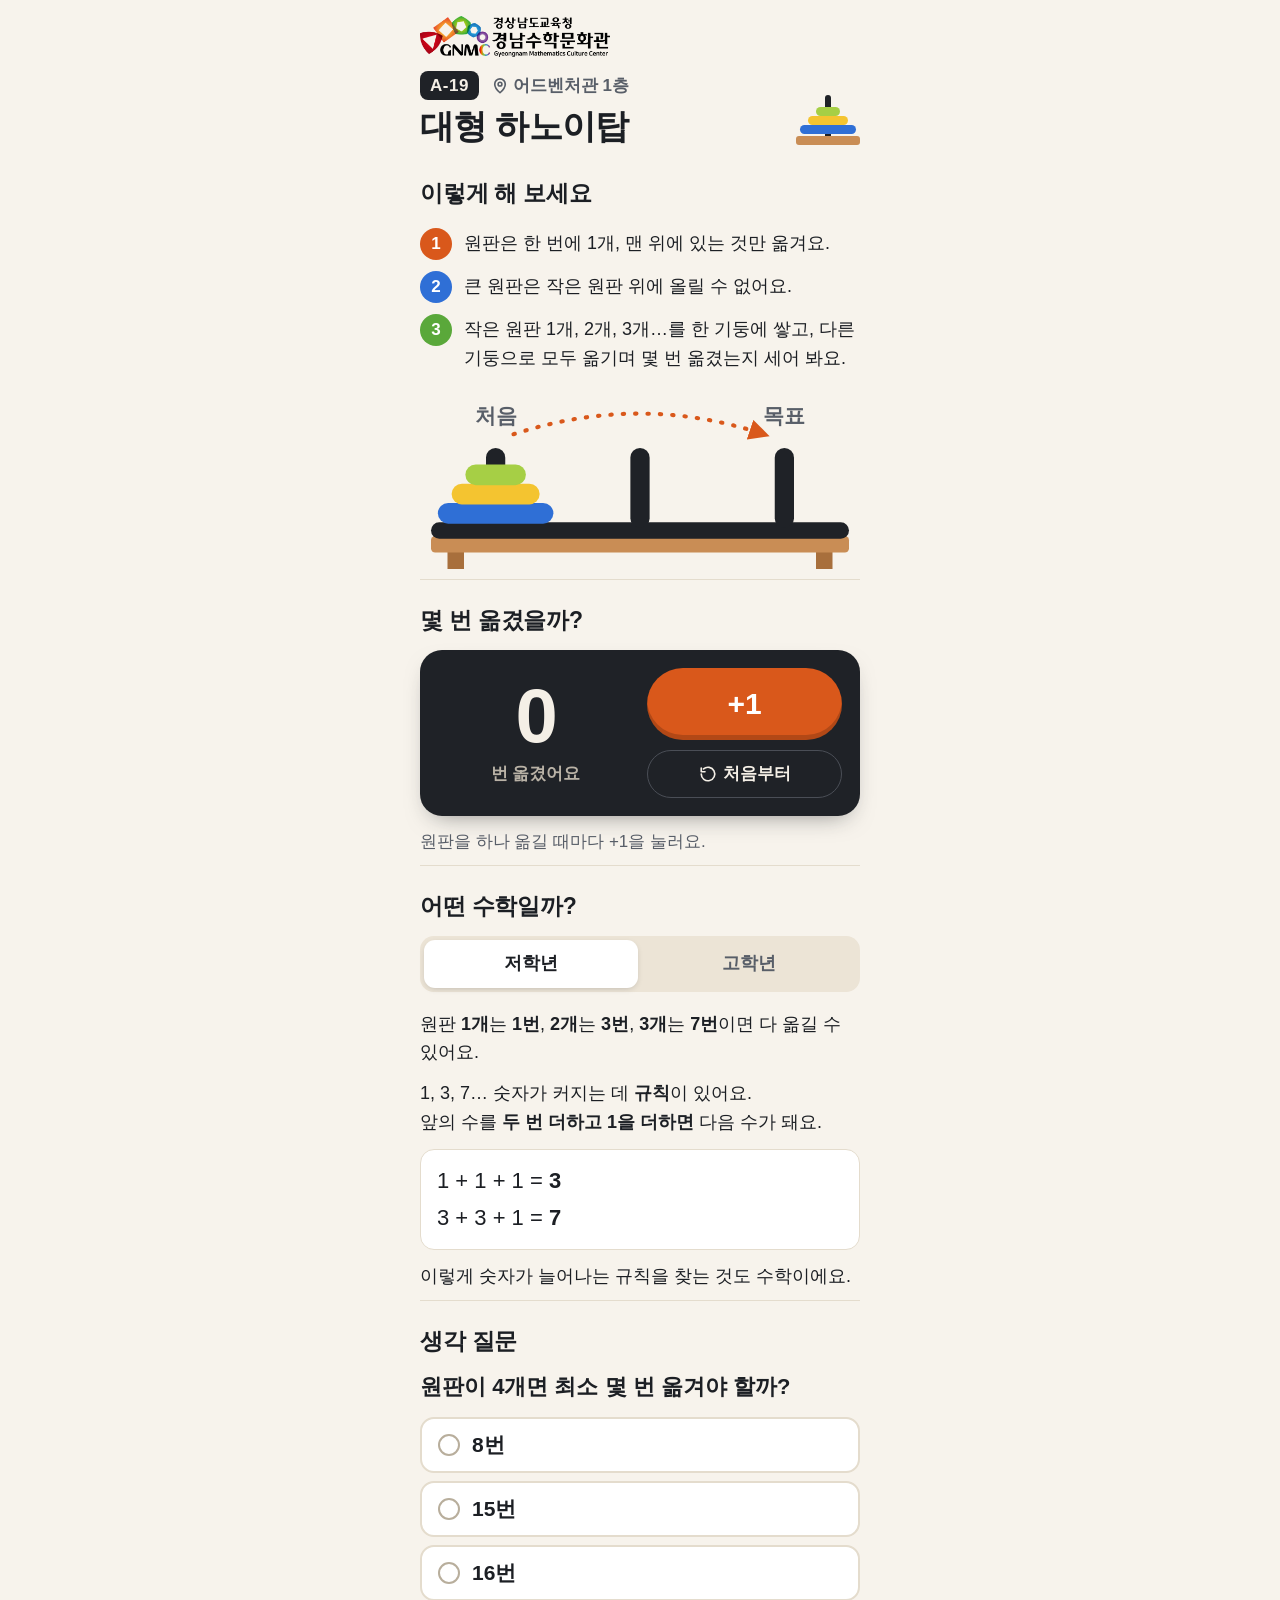
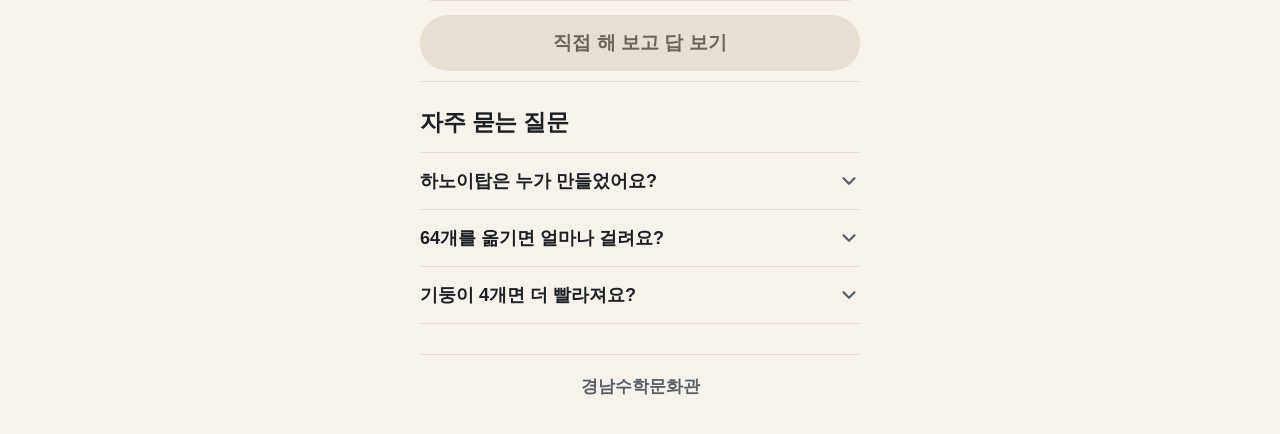
==== commit 6c886ebe: "하노이탑 앱에 경남수학문화관 공식 로고 추가 - 머리 위에 경상남도교육청·경남수학문화관 로고 (WebP, HTML에 내장해 오프라인 유지) - 바닥은 기관 이름 글자만 남김  Co" ====
--- a/docent-app-hanoi/index.html
+++ b/docent-app-hanoi/index.html
@@ -125,7 +125,7 @@
   button:focus-visible, summary:focus-visible { outline: 3px solid var(--focus); outline-offset: 3px; border-radius: 12px; }
 
   /* 머리 */
-  header.top { padding: 22px 0 6px; display: flex; align-items: flex-end; gap: 16px; }
+  header.top { padding: 14px 0 6px; display: flex; align-items: flex-end; gap: 16px; }
   header.top .text { flex: 1; min-width: 0; }
   .meta { display: flex; flex-wrap: wrap; align-items: center; gap: 8px 12px; margin-bottom: 6px; }
   .code {
@@ -269,12 +269,12 @@
   details[open] > summary .chev { transform: rotate(180deg); }
   .faq details p { padding: 0 0 16px; color: #33383f; }
 
+  .brand { padding: 16px 0 0; }
+  .brand .logo { display: block; width: 190px; max-width: 60%; height: auto; }
   footer {
-    margin-top: 30px; padding-top: 18px; border-top: 1px solid var(--rule);
-    display: flex; align-items: center; justify-content: center; gap: 8px;
-    color: var(--muted); font-size: 17px; font-weight: 700;
-  }
-  footer svg { width: 26px; height: 22px; }
+    margin-top: 30px; padding: 18px 0 6px; border-top: 1px solid var(--rule);
+    text-align: center; color: var(--muted); font-size: 17px; font-weight: 700;
+  }
 
   @media (prefers-reduced-motion: reduce) {
     *, *::before, *::after { animation: none !important; transition: none !important; }
@@ -283,6 +283,10 @@
 </head>
 <body>
 <main>
+  <div class="brand">
+    <img class="logo" id="museum" width="720" height="156" alt=""
+      src="[data-uri]">
+  </div>
   <header class="top">
     <div class="text">
       <div class="meta">
@@ -366,15 +370,7 @@
     <div id="faq"></div>
   </section>
 
-  <footer>
-    <svg viewBox="0 0 26 22" aria-hidden="true">
-      <rect x="11" y="1" width="4" height="17" rx="2" fill="#1f2227"/>
-      <rect x="7" y="7" width="12" height="5" rx="2.5" fill="#d9581b"/>
-      <rect x="3" y="12" width="20" height="5" rx="2.5" fill="#2f6fd6"/>
-      <rect x="0" y="17" width="26" height="4" rx="1.5" fill="#c98d55"/>
-    </svg>
-    <span id="museum"></span>
-  </footer>
+  <footer><span id="museum-name"></span></footer>
 </main>
 
 <script>
@@ -388,7 +384,8 @@
   $("code").textContent = E.code;
   $("name").textContent = E.name;
   $("loc").textContent = E.location;
-  $("museum").textContent = E.museum;
+  $("museum").alt = "경상남도교육청 " + E.museum;
+  $("museum-name").textContent = E.museum;
 
   /* [1] 사용 방법 */
   $("steps").innerHTML = E.steps
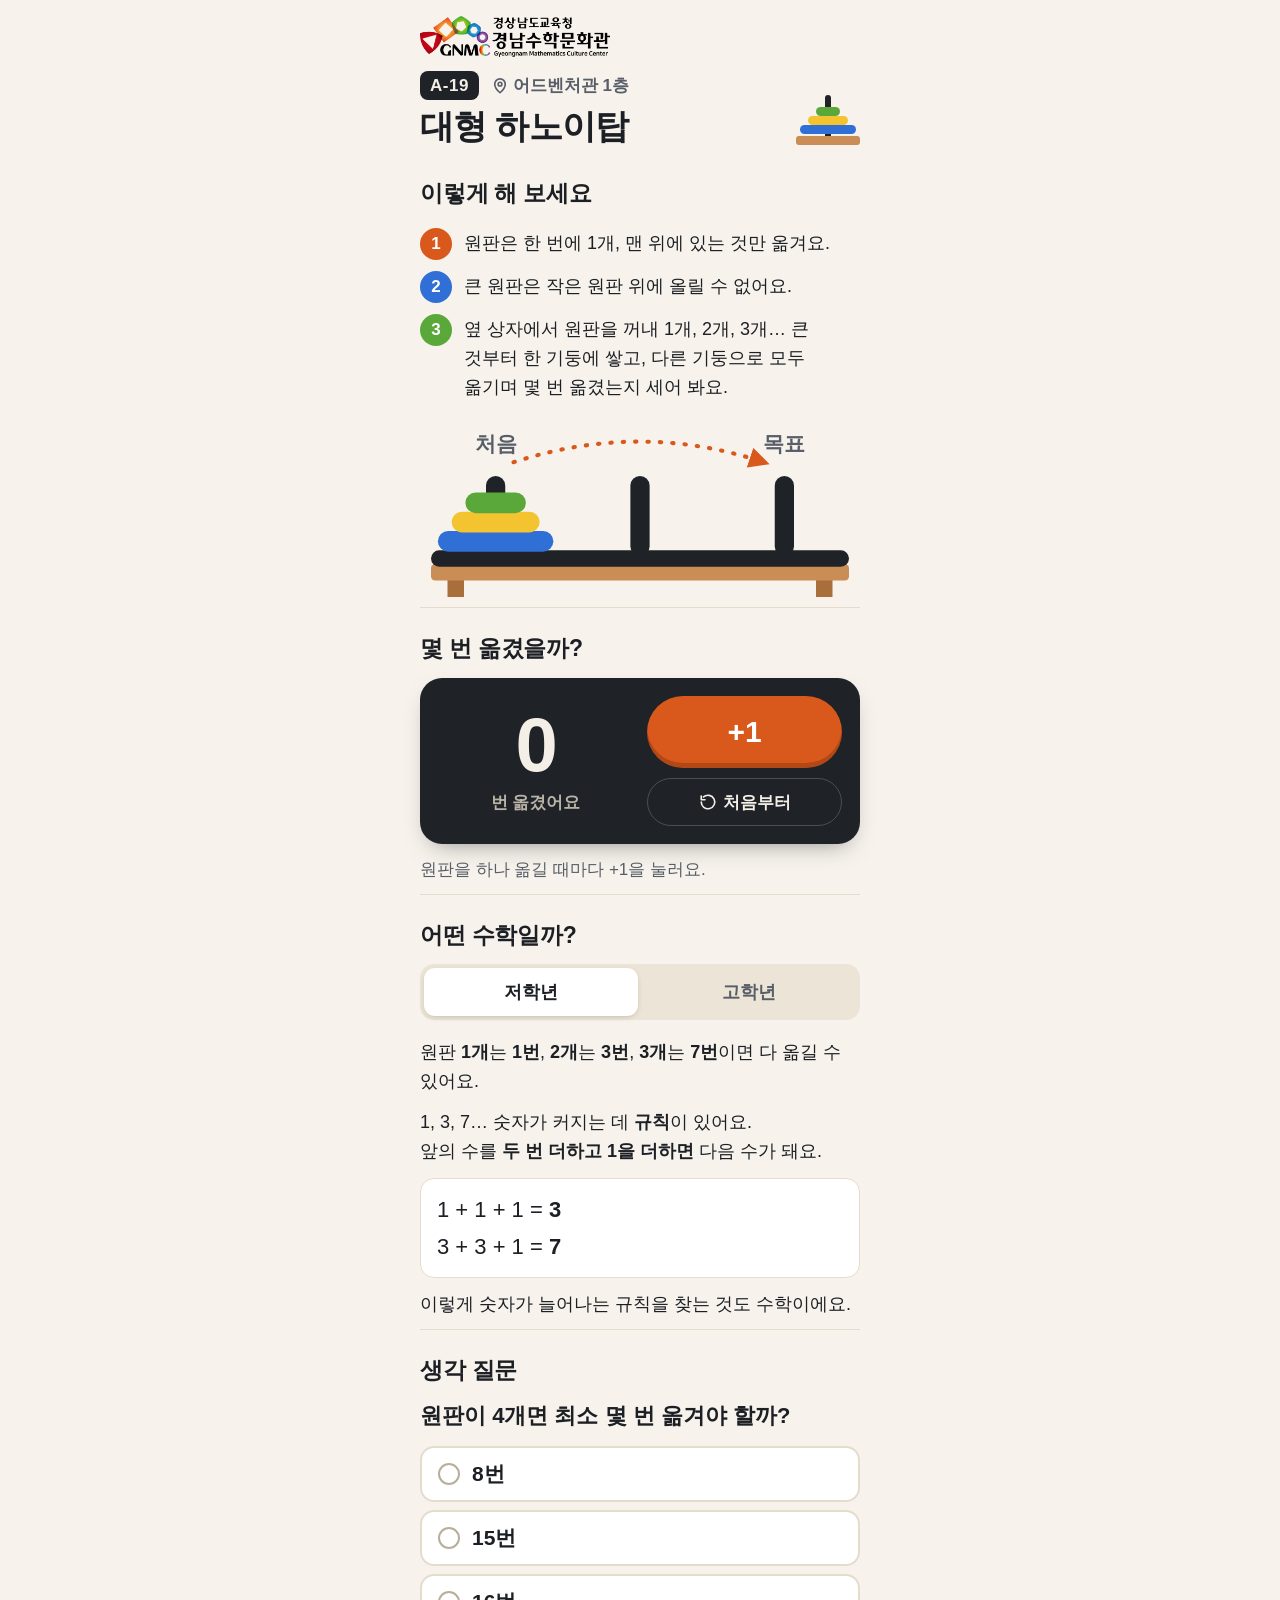
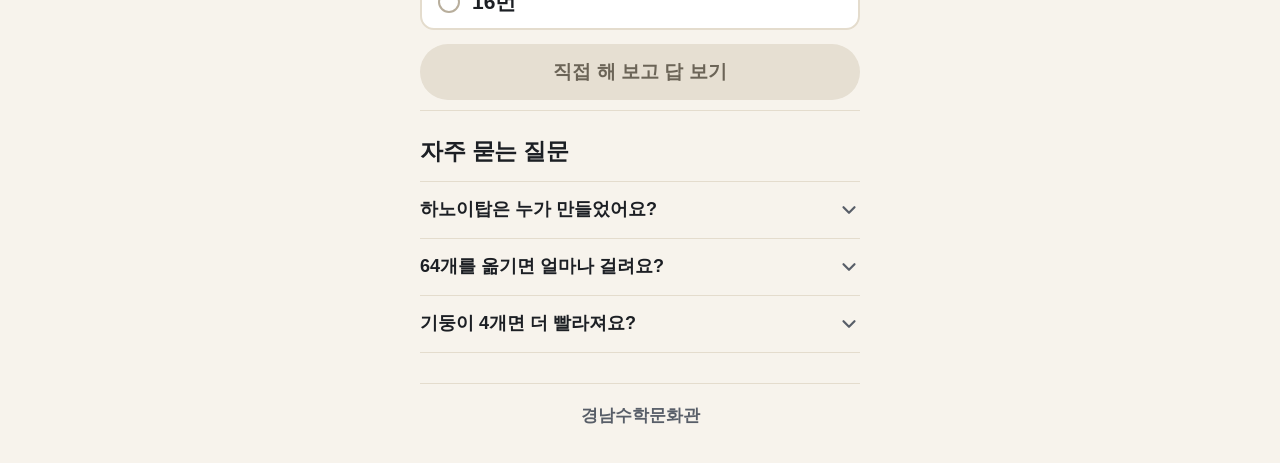
==== commit 4bd9ac3e: "실물 사진에 맞춰 사용 방법·생각 질문·도식 색 수정 - 3단계: 옆 상자에서 원판을 꺼내 큰 것부터 쌓기 - 생각 질문 해 보기 안내: 파랑·노랑·초록·주황 원판 4개 - 도식·" ====
--- a/docent-app-hanoi/index.html
+++ b/docent-app-hanoi/index.html
@@ -18,7 +18,7 @@
   steps: [
     "원판은 한 번에 1개, 맨 위에 있는 것만 옮겨요.",
     "큰 원판은 작은 원판 위에 올릴 수 없어요.",
-    "작은 원판 1개, 2개, 3개…를 한 기둥에 쌓고, 다른 기둥으로 모두 옮기며 몇 번 옮겼는지 세어 봐요."
+    "옆 상자에서 원판을 꺼내 1개, 2개, 3개… 큰 것부터 한 기둥에 쌓고, 다른 기둥으로 모두 옮기며 몇 번 옮겼는지 세어 봐요."
   ],
 
   counter: {
@@ -58,7 +58,7 @@
     question: "원판이 <b>4개</b>면 최소 몇 번 옮겨야 할까?",
     options: ["8번", "15번", "16번"],
     answerIndex: 1,
-    tryText: "골랐나요? 이제 실제 원판 4개로 옮겨 보며 횟수를 세어 봐요.",
+    tryText: "골랐나요? 이제 파랑·노랑·초록·주황 원판 4개를 쌓고 직접 옮기며 횟수를 세어 봐요.",
     revealButton: "직접 해 보고 답 보기",
     explain: "3개를 옮기고(<b>7번</b>), 가장 큰 원판을 옮기고(<b>1번</b>), 다시 3개를 그 위로(<b>7번</b>).<br><b>7 + 1 + 7 = 15</b>"
   },
@@ -300,7 +300,7 @@
     </div>
     <svg class="mark" viewBox="0 0 64 56" aria-hidden="true">
       <rect x="29" y="4" width="6" height="44" rx="3" fill="#1f2227"/>
-      <rect x="20" y="16" width="24" height="9" rx="4.5" fill="#a6cf45"/>
+      <rect x="20" y="16" width="24" height="9" rx="4.5" fill="#5aa83a"/>
       <rect x="12" y="25" width="40" height="9" rx="4.5" fill="#f4c430"/>
       <rect x="4" y="34" width="56" height="9" rx="4.5" fill="#2f6fd6"/>
       <rect x="0" y="45" width="64" height="9" rx="3" fill="#c98d55"/>
@@ -328,7 +328,7 @@
       <rect x="258" y="40" width="14" height="58" rx="7" fill="#1f2227"/>
       <rect x="13" y="80" width="84" height="15" rx="7.5" fill="#2f6fd6"/>
       <rect x="23" y="66" width="64" height="15" rx="7.5" fill="#f4c430"/>
-      <rect x="33" y="52" width="44" height="15" rx="7.5" fill="#a6cf45"/>
+      <rect x="33" y="52" width="44" height="15" rx="7.5" fill="#5aa83a"/>
     </svg>
   </section>
 
